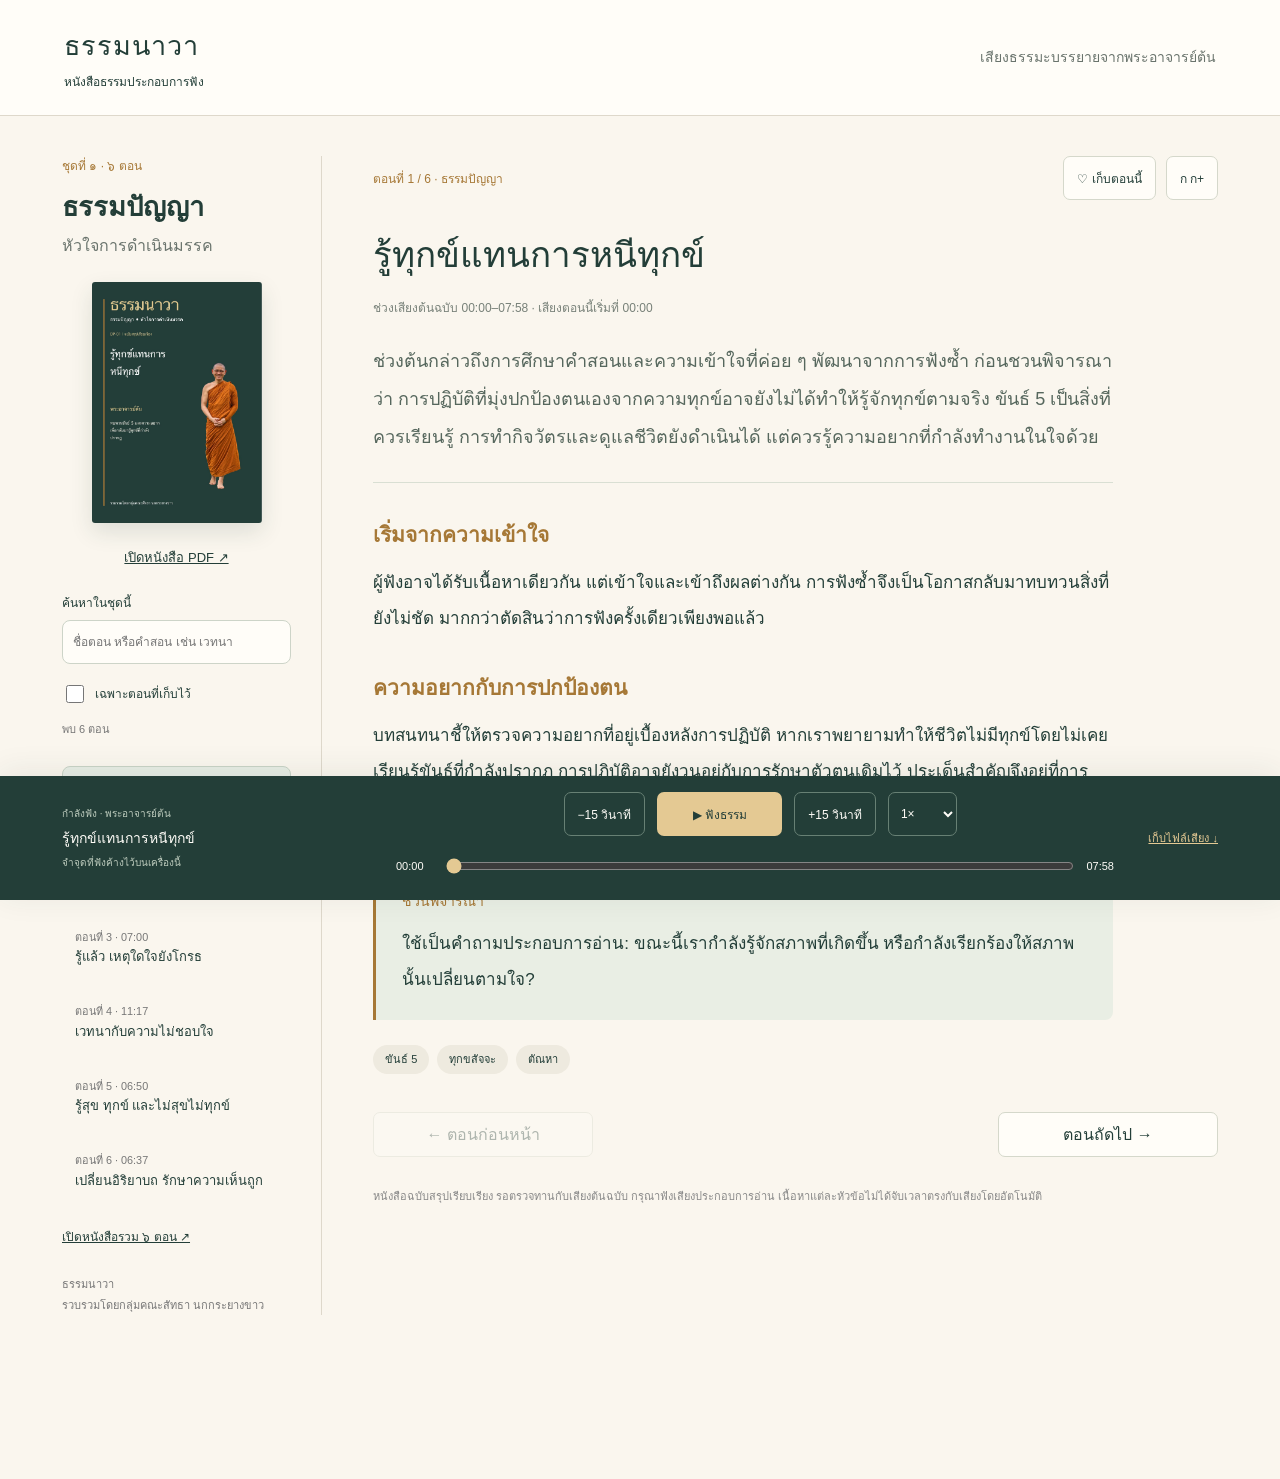
==== docs/แอปตัวอย่าง/index.html @ aedcb5cc "Publish Dhammanava reading and listening library" ====
<!doctype html><html lang="th"><meta charset="utf-8"><meta name="viewport" content="width=device-width,initial-scale=1"><title>ธรรมนาวา • อ่านไป ฟังธรรมไป</title><link rel="stylesheet" href="styles.css"><body><header><a class="brand" href="#">ธรรมนาวา<span>หนังสือธรรมประกอบการฟัง</span></a><span class="teacher">เสียงธรรมะบรรยายจากพระอาจารย์ต้น</span></header><main><aside><div class="set"><small>ชุดที่ ๑ · ๖ ตอน</small><h1>ธรรมปัญญา</h1><p>หัวใจการดำเนินมรรค</p><img id="cover" alt="หน้าปกหนังสือ"><a id="pdf" target="_blank" rel="noopener">เปิดหนังสือ PDF ↗</a></div><div class="library-search"><label for="search">ค้นหาในชุดนี้</label><input id="search" type="search" placeholder="ชื่อตอน หรือคำสอน เช่น เวทนา"><label class="favorites"><input id="favorites" type="checkbox"> เฉพาะตอนที่เก็บไว้</label><p id="searchStatus" role="status"></p></div><nav id="episodes" aria-label="เลือกตอน"></nav><a class="collection-pdf" href="../04_หนังสือ/เล่ม01_ธรรมปัญญา_รวม6ตอน.pdf" target="_blank" rel="noopener">เปิดหนังสือรวม ๖ ตอน ↗</a><footer>ธรรมนาวา<br>รวบรวมโดยกลุ่มคณะสัทธา นกกระยางขาว</footer></aside><div class="reading"><div class="tools"><span id="episodeNo"></span><button id="bookmark">♡ เก็บตอนนี้</button><button id="font" aria-label="เพิ่มขนาดตัวอักษร">ก ก+</button></div><article id="content"></article><div class="nextprev"><button id="prev">← ตอนก่อนหน้า</button><button id="next">ตอนถัดไป →</button></div><p class="notice">หนังสือฉบับสรุปเรียบเรียง รอตรวจทานกับเสียงต้นฉบับ กรุณาฟังเสียงประกอบการอ่าน เนื้อหาแต่ละหัวข้อไม่ได้จับเวลาตรงกับเสียงโดยอัตโนมัติ</p></div></main><section class="player" aria-label="เครื่องเล่นเสียงธรรม"><div class="now"><small>กำลังฟัง · พระอาจารย์ต้น</small><strong id="playingTitle"></strong><span id="saved" role="status" aria-live="polite">จำจุดที่ฟังค้างไว้บนเครื่องนี้</span></div><div class="controls"><div class="buttons"><button id="back" aria-label="ย้อนกลับ 15 วินาที">−15 วินาที</button><button id="play" class="play">▶ ฟังธรรม</button><button id="forward" aria-label="ข้ามไป 15 วินาที">+15 วินาที</button><select id="speed" aria-label="ความเร็วเสียง"><option value="0.75">0.75×</option><option value="1" selected>1×</option><option value="1.25">1.25×</option><option value="1.5">1.5×</option></select></div><div class="timeline"><span id="elapsed">00:00</span><input id="seek" type="range" min="0" max="100" value="0" step="0.1" aria-label="ตำแหน่งเสียง"><span id="duration">00:00</span></div></div><audio id="audio" preload="metadata"></audio><a id="downloadAudio" class="download-audio" download>เก็บไฟล์เสียง ↓</a></section><script src="episodes.js"></script><script src="app.js"></script><script data-goatcounter="https://dhammanava-library.goatcounter.com/count" async src="https://gc.zgo.at/count.js"></script></body></html>
---- docs/แอปตัวอย่าง/styles.css ----
:root{--green:#233e38;--gold:#a67836;--paper:#faf6ee}*{box-sizing:border-box}body{margin:0;background:var(--paper);color:var(--green);font-family:Thonburi,"Noto Sans Thai",sans-serif}header{padding:24px 5%;display:flex;align-items:center;justify-content:space-between;border-bottom:1px solid #ded8cb;background:#fffdf8}.brand{font-size:27px;color:var(--green);text-decoration:none;letter-spacing:1px}.brand span{display:block;font-size:12px;letter-spacing:0;margin-top:5px}.teacher{font-size:14px;color:#6a746d}main{max-width:1220px;margin:auto;display:grid;grid-template-columns:300px 1fr;gap:64px;padding:40px 32px 185px}aside{border-right:1px solid #ded8cb;padding-right:30px}.set small,#episodeNo{color:var(--gold);font-size:12px}.set h1{margin:10px 0 0;font-size:27px}.set p{margin-top:5px;color:#6a746d}.set img{display:block;width:170px;border-radius:3px;box-shadow:0 9px 22px #233e3820;margin:24px auto}.set a{display:block;text-align:center;color:var(--green);font-size:13px}nav{margin-top:28px;display:grid;gap:8px}button,select{font:inherit;cursor:pointer}nav button{text-align:left;border:1px solid transparent;padding:12px;border-radius:8px;background:transparent;color:var(--green);line-height:1.7;font-size:13px}nav button small{display:block;color:#777}nav button.active{background:#e7ede5;border-color:#c8d3c6}nav button:hover{background:#eef0e9}footer{font-size:11px;line-height:1.9;margin-top:28px;color:#777}.tools{display:flex;align-items:center;gap:10px}.tools span{margin-right:auto}button{border:1px solid #d5d8cb;background:#fffdf8;color:var(--green);border-radius:7px;padding:9px 13px}.tools button{font-size:12px}article{font-size:17px;line-height:2.1;max-width:740px}article h1{font-size:35px;line-height:1.55;margin:28px 0 14px;font-weight:500}article .range{font-size:12px;color:#778078}article .intro{font-size:18px;color:#56675d;border-bottom:1px solid #d9dfd3;padding-bottom:25px;margin-bottom:30px}article h2{font-size:21px;margin:30px 0 8px;color:var(--gold)}article p{margin:8px 0 22px}.reflection{padding:22px 26px;background:#e9eee4;border-left:3px solid var(--gold);border-radius:0 8px 8px 0;margin-top:35px}.reflection small{color:var(--gold)}.reflection p{margin-bottom:0}.tags{display:flex;flex-wrap:wrap;gap:8px;margin-top:25px}.tags span{font-size:11px;background:#eeeadf;padding:3px 12px;border-radius:20px}.nextprev{display:flex;justify-content:space-between;margin-top:38px}.notice{font-size:11px;line-height:1.8;color:#888;margin-top:30px}.player{position:fixed;bottom:0;left:0;right:0;display:flex;gap:35px;align-items:center;padding:20px max(5%,calc((100vw - 1160px)/2));background:var(--green);color:#fffdf8;box-shadow:0 -4px 30px #233e3815}.now{min-width:260px}.now small,.now span{display:block;font-size:10px;color:#bdcbbd}.now strong{display:block;font-size:14px;font-weight:400;margin:6px 0}.controls{flex:1}.buttons{display:flex;align-items:center;justify-content:center;gap:12px}.player button,.player select{background:transparent;color:#fffdf8;border-color:#678074;font-size:12px}.player .play{background:#e4c993;color:#233e38;border:0;min-width:125px}.player select option{color:#233e38}.timeline{display:flex;align-items:center;gap:12px;margin-top:12px;font-size:11px}.timeline input{flex:1;min-width:60px;accent-color:#e4c993}button:disabled{opacity:.35;cursor:default}button:focus-visible,a:focus-visible,input:focus-visible{outline:3px solid #bf974b;outline-offset:3px}@media(max-width:760px){header{padding:18px 20px}.teacher{display:none}main{display:block;padding:24px 20px 240px}aside{border:0;padding:0}.set{display:grid;grid-template-columns:1fr 90px;column-gap:15px}.set img{grid-column:2;grid-row:1/5;width:85px;margin:0}.set h1{font-size:25px}.set a{text-align:left;margin:8px 0}.set p{font-size:13px}nav{display:flex;overflow:auto;margin:20px -5px 24px;padding-bottom:8px}nav button{min-width:170px;font-size:12px}aside footer{display:none}.reading{border-top:1px solid #ded8cb;padding-top:20px}article h1{font-size:29px}article{font-size:16px}article .intro{font-size:16px}.player{display:block;padding:16px 20px}.now{min-width:0;margin-bottom:12px}.now span{display:none}.buttons{gap:8px}.player button{padding:10px 8px}.player .play{min-width:100px}.timeline{margin-top:10px}}
/* Responsive reading and touch controls */
:root{--player-height:150px}html{scroll-padding-bottom:calc(var(--player-height) + 24px)}main{grid-template-columns:260px minmax(0,1fr);gap:clamp(28px,4vw,64px);padding-bottom:calc(var(--player-height) + 40px)}.reading,.controls,.now{min-width:0}article{overflow-wrap:anywhere}article h1{font-size:clamp(27px,3vw,35px)}article .intro{font-size:1.06em}button,select{min-height:44px}input[type=range]{min-height:36px;margin:0}.tools{flex-wrap:wrap}.tools span{flex:1 1 180px}.player{padding:16px max(24px,calc((100vw - 1156px)/2));padding-bottom:calc(16px + env(safe-area-inset-bottom,0px));gap:24px}.now{flex:0 1 310px}.now strong{line-height:1.6;overflow-wrap:anywhere}.buttons{flex-wrap:wrap}.player select{border:1px solid #678074;border-radius:7px;padding:8px}.timeline span{flex:0 0 38px;font-variant-numeric:tabular-nums}.timeline input{width:100%;min-width:0}.nextprev{gap:12px}.nextprev button{flex:1;max-width:220px}header{gap:24px}.teacher{max-width:330px;line-height:1.8}
@media(min-width:761px) and (max-width:1050px){main{grid-template-columns:210px minmax(0,1fr);padding:30px 24px calc(var(--player-height) + 35px);gap:28px}aside{padding-right:20px}.set img{width:145px}.teacher{font-size:12px}.player{gap:18px}.now{flex-basis:220px}.buttons{gap:8px}.player .play{min-width:110px}.reflection{padding:20px}}
@media(max-width:760px){header{padding:18px 20px;gap:12px;flex-wrap:wrap}.teacher{display:block;font-size:11px;max-width:none}main{display:block;padding:24px 20px calc(var(--player-height) + 32px)}.set{grid-template-columns:minmax(0,1fr) 90px}.set img{max-width:100%;height:auto}nav{margin:20px 0 24px;scroll-snap-type:x proximity;overscroll-behavior-x:contain}nav button{flex:0 0 180px;min-width:0;scroll-snap-align:start}.tools{gap:8px}.tools span{flex-basis:100%;margin-bottom:4px}aside footer{display:block;margin:12px 0 22px}.player{padding:12px 20px calc(12px + env(safe-area-inset-bottom,0px))}.now{margin:0 0 8px}.now strong{margin:3px 0;font-size:13px}.now small{font-size:10px}.buttons{display:grid;grid-template-columns:1fr 1.3fr 1fr auto;gap:7px}.player button{padding:8px 4px;font-size:11px;white-space:nowrap}.player .play{min-width:0}.player select{padding:6px 3px;font-size:11px}.timeline{margin-top:4px;gap:8px}.reflection{padding:18px 20px}.nextprev button{font-size:12px;padding:10px 8px}}
@media(max-width:360px){header{padding:16px}.brand{font-size:25px}main{padding-left:16px;padding-right:16px}.player{padding-left:12px;padding-right:12px}.buttons{gap:5px}.set{grid-template-columns:minmax(0,1fr) 76px}.set img{width:76px}article h1{font-size:26px}}
@media(max-height:500px) and (max-width:950px){.player{display:flex;gap:14px;padding-top:8px;padding-bottom:calc(8px + env(safe-area-inset-bottom,0px))}.now{flex:0 1 180px;margin:0}.now small,.now span{display:none}.controls{flex:1}.buttons{gap:6px}.timeline{margin-top:2px}}

.library-search{margin-top:25px;font-size:12px}.library-search label{display:block;margin-bottom:8px}.library-search input[type=search]{width:100%;min-height:44px;border:1px solid #cdd4c8;border-radius:8px;background:#fffdf8;padding:10px;color:var(--green);font:inherit}.library-search .favorites{display:flex;align-items:center;gap:8px;margin-top:12px;min-height:36px}.favorites input{width:18px;height:18px;accent-color:var(--green)}#searchStatus{color:#777;font-size:11px;margin:8px 0}.collection-pdf{display:block;font-size:12px;color:var(--green);margin-top:22px}.download-audio{color:#e4c993;white-space:nowrap;font-size:11px;min-height:44px;display:flex;align-items:center}.player{flex-wrap:wrap}.controls{flex:1 1 330px}@media(max-width:760px){.download-audio{display:block;text-align:right;min-height:24px;padding-top:5px}.controls{min-width:0}nav{margin-top:12px}.collection-pdf{margin-top:0}.library-search{margin-top:20px}}
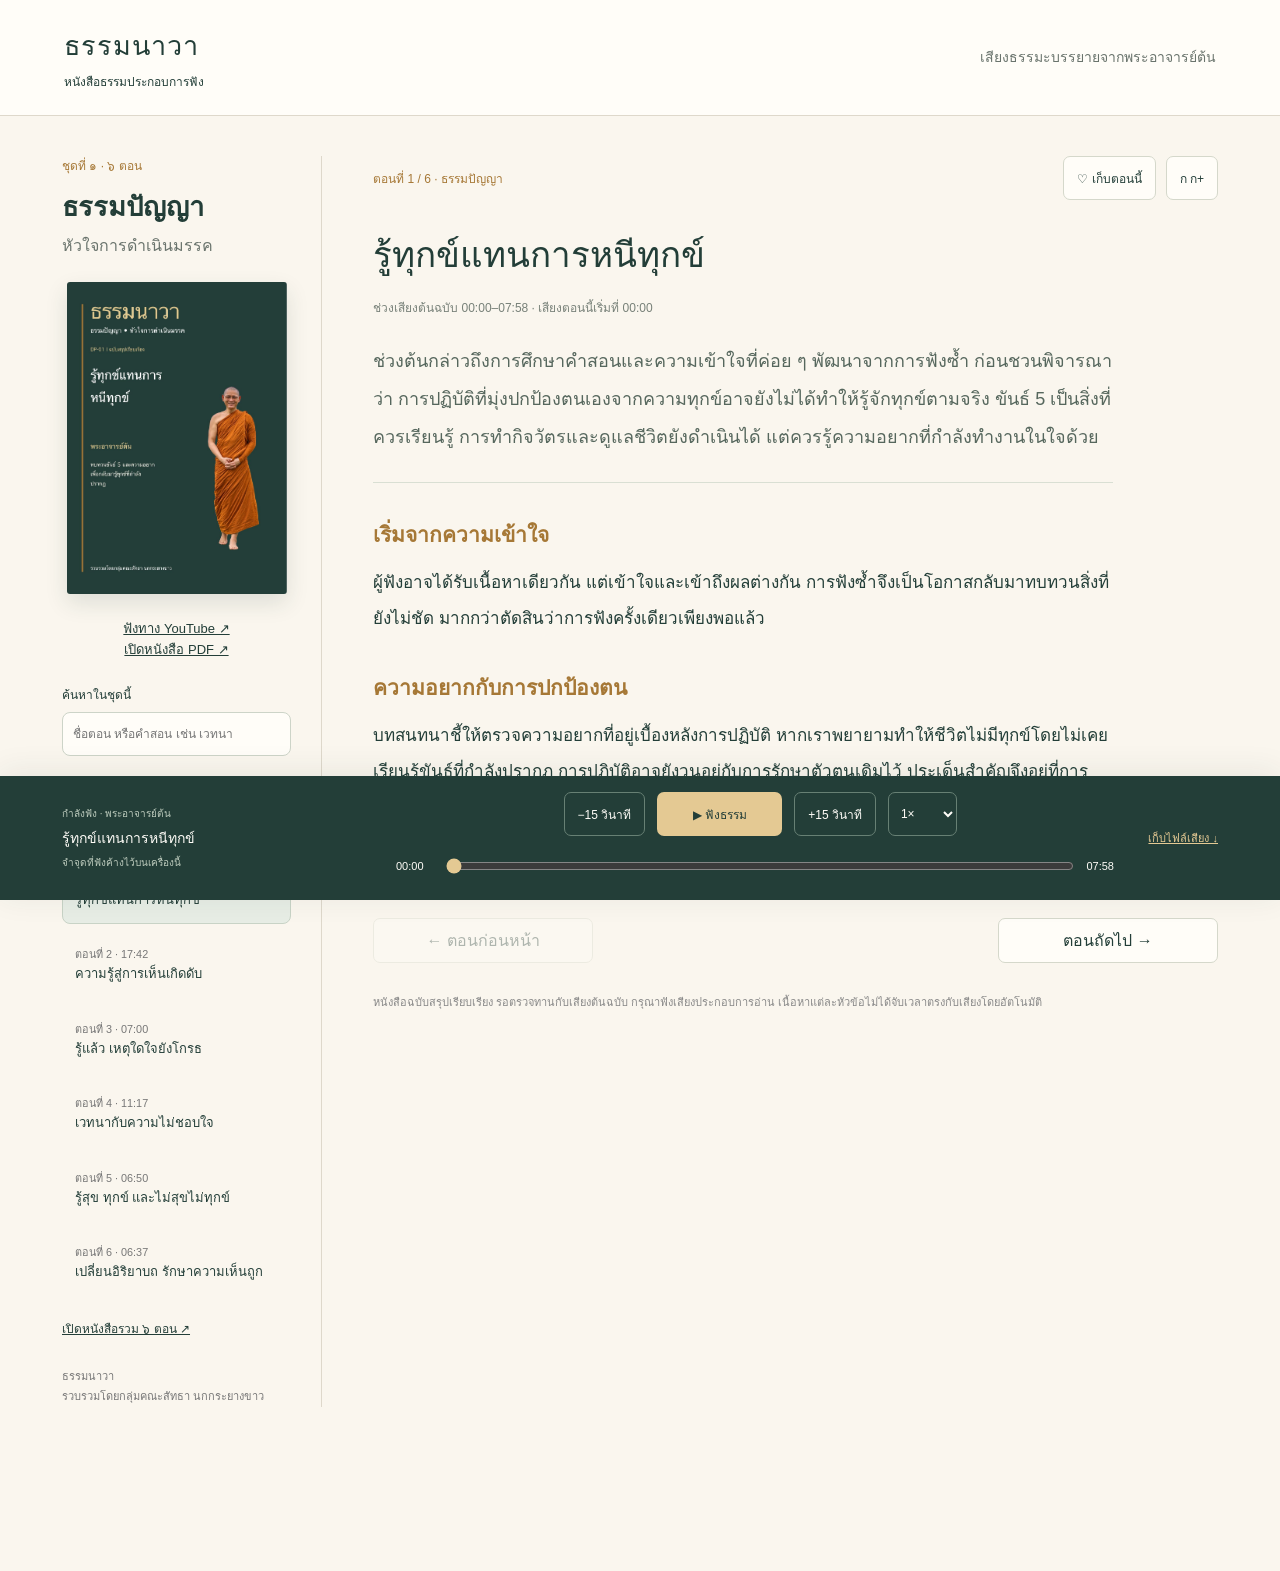
==== commit 6307f1b5: "Link five published YouTube episodes" ====
--- a/docs/แอปตัวอย่าง/index.html
+++ b/docs/แอปตัวอย่าง/index.html
@@ -1 +1 @@
-<!doctype html><html lang="th"><meta charset="utf-8"><meta name="viewport" content="width=device-width,initial-scale=1"><title>ธรรมนาวา • อ่านไป ฟังธรรมไป</title><link rel="stylesheet" href="styles.css"><body><header><a class="brand" href="#">ธรรมนาวา<span>หนังสือธรรมประกอบการฟัง</span></a><span class="teacher">เสียงธรรมะบรรยายจากพระอาจารย์ต้น</span></header><main><aside><div class="set"><small>ชุดที่ ๑ · ๖ ตอน</small><h1>ธรรมปัญญา</h1><p>หัวใจการดำเนินมรรค</p><img id="cover" alt="หน้าปกหนังสือ"><a id="pdf" target="_blank" rel="noopener">เปิดหนังสือ PDF ↗</a></div><div class="library-search"><label for="search">ค้นหาในชุดนี้</label><input id="search" type="search" placeholder="ชื่อตอน หรือคำสอน เช่น เวทนา"><label class="favorites"><input id="favorites" type="checkbox"> เฉพาะตอนที่เก็บไว้</label><p id="searchStatus" role="status"></p></div><nav id="episodes" aria-label="เลือกตอน"></nav><a class="collection-pdf" href="../04_หนังสือ/เล่ม01_ธรรมปัญญา_รวม6ตอน.pdf" target="_blank" rel="noopener">เปิดหนังสือรวม ๖ ตอน ↗</a><footer>ธรรมนาวา<br>รวบรวมโดยกลุ่มคณะสัทธา นกกระยางขาว</footer></aside><div class="reading"><div class="tools"><span id="episodeNo"></span><button id="bookmark">♡ เก็บตอนนี้</button><button id="font" aria-label="เพิ่มขนาดตัวอักษร">ก ก+</button></div><article id="content"></article><div class="nextprev"><button id="prev">← ตอนก่อนหน้า</button><button id="next">ตอนถัดไป →</button></div><p class="notice">หนังสือฉบับสรุปเรียบเรียง รอตรวจทานกับเสียงต้นฉบับ กรุณาฟังเสียงประกอบการอ่าน เนื้อหาแต่ละหัวข้อไม่ได้จับเวลาตรงกับเสียงโดยอัตโนมัติ</p></div></main><section class="player" aria-label="เครื่องเล่นเสียงธรรม"><div class="now"><small>กำลังฟัง · พระอาจารย์ต้น</small><strong id="playingTitle"></strong><span id="saved" role="status" aria-live="polite">จำจุดที่ฟังค้างไว้บนเครื่องนี้</span></div><div class="controls"><div class="buttons"><button id="back" aria-label="ย้อนกลับ 15 วินาที">−15 วินาที</button><button id="play" class="play">▶ ฟังธรรม</button><button id="forward" aria-label="ข้ามไป 15 วินาที">+15 วินาที</button><select id="speed" aria-label="ความเร็วเสียง"><option value="0.75">0.75×</option><option value="1" selected>1×</option><option value="1.25">1.25×</option><option value="1.5">1.5×</option></select></div><div class="timeline"><span id="elapsed">00:00</span><input id="seek" type="range" min="0" max="100" value="0" step="0.1" aria-label="ตำแหน่งเสียง"><span id="duration">00:00</span></div></div><audio id="audio" preload="metadata"></audio><a id="downloadAudio" class="download-audio" download>เก็บไฟล์เสียง ↓</a></section><script src="episodes.js"></script><script src="app.js"></script><script data-goatcounter="https://dhammanava-library.goatcounter.com/count" async src="https://gc.zgo.at/count.js"></script></body></html>
+<!doctype html><html lang="th"><meta charset="utf-8"><meta name="viewport" content="width=device-width,initial-scale=1"><title>ธรรมนาวา • อ่านไป ฟังธรรมไป</title><link rel="stylesheet" href="styles.css"><body><header><a class="brand" href="#">ธรรมนาวา<span>หนังสือธรรมประกอบการฟัง</span></a><span class="teacher">เสียงธรรมะบรรยายจากพระอาจารย์ต้น</span></header><main><aside><div class="set"><small>ชุดที่ ๑ · ๖ ตอน</small><h1>ธรรมปัญญา</h1><p>หัวใจการดำเนินมรรค</p><img id="cover" alt="หน้าปกหนังสือ"><a id="youtube" target="_blank" rel="noopener" hidden>ฟังทาง YouTube ↗</a><a id="pdf" target="_blank" rel="noopener">เปิดหนังสือ PDF ↗</a></div><div class="library-search"><label for="search">ค้นหาในชุดนี้</label><input id="search" type="search" placeholder="ชื่อตอน หรือคำสอน เช่น เวทนา"><label class="favorites"><input id="favorites" type="checkbox"> เฉพาะตอนที่เก็บไว้</label><p id="searchStatus" role="status"></p></div><nav id="episodes" aria-label="เลือกตอน"></nav><a class="collection-pdf" href="../04_หนังสือ/เล่ม01_ธรรมปัญญา_รวม6ตอน.pdf" target="_blank" rel="noopener">เปิดหนังสือรวม ๖ ตอน ↗</a><footer>ธรรมนาวา<br>รวบรวมโดยกลุ่มคณะสัทธา นกกระยางขาว</footer></aside><div class="reading"><div class="tools"><span id="episodeNo"></span><button id="bookmark">♡ เก็บตอนนี้</button><button id="font" aria-label="เพิ่มขนาดตัวอักษร">ก ก+</button></div><article id="content"></article><div class="nextprev"><button id="prev">← ตอนก่อนหน้า</button><button id="next">ตอนถัดไป →</button></div><p class="notice">หนังสือฉบับสรุปเรียบเรียง รอตรวจทานกับเสียงต้นฉบับ กรุณาฟังเสียงประกอบการอ่าน เนื้อหาแต่ละหัวข้อไม่ได้จับเวลาตรงกับเสียงโดยอัตโนมัติ</p></div></main><section class="player" aria-label="เครื่องเล่นเสียงธรรม"><div class="now"><small>กำลังฟัง · พระอาจารย์ต้น</small><strong id="playingTitle"></strong><span id="saved" role="status" aria-live="polite">จำจุดที่ฟังค้างไว้บนเครื่องนี้</span></div><div class="controls"><div class="buttons"><button id="back" aria-label="ย้อนกลับ 15 วินาที">−15 วินาที</button><button id="play" class="play">▶ ฟังธรรม</button><button id="forward" aria-label="ข้ามไป 15 วินาที">+15 วินาที</button><select id="speed" aria-label="ความเร็วเสียง"><option value="0.75">0.75×</option><option value="1" selected>1×</option><option value="1.25">1.25×</option><option value="1.5">1.5×</option></select></div><div class="timeline"><span id="elapsed">00:00</span><input id="seek" type="range" min="0" max="100" value="0" step="0.1" aria-label="ตำแหน่งเสียง"><span id="duration">00:00</span></div></div><audio id="audio" preload="metadata"></audio><a id="downloadAudio" class="download-audio" download>เก็บไฟล์เสียง ↓</a></section><script src="episodes.js"></script><script src="app.js"></script><script data-goatcounter="https://dhammanava-library.goatcounter.com/count" async src="https://gc.zgo.at/count.js"></script></body></html>
--- a/docs/แอปตัวอย่าง/styles.css
+++ b/docs/แอปตัวอย่าง/styles.css
@@ -7,3 +7,8 @@
 @media(max-height:500px) and (max-width:950px){.player{display:flex;gap:14px;padding-top:8px;padding-bottom:calc(8px + env(safe-area-inset-bottom,0px))}.now{flex:0 1 180px;margin:0}.now small,.now span{display:none}.controls{flex:1}.buttons{gap:6px}.timeline{margin-top:2px}}
 
 .library-search{margin-top:25px;font-size:12px}.library-search label{display:block;margin-bottom:8px}.library-search input[type=search]{width:100%;min-height:44px;border:1px solid #cdd4c8;border-radius:8px;background:#fffdf8;padding:10px;color:var(--green);font:inherit}.library-search .favorites{display:flex;align-items:center;gap:8px;margin-top:12px;min-height:36px}.favorites input{width:18px;height:18px;accent-color:var(--green)}#searchStatus{color:#777;font-size:11px;margin:8px 0}.collection-pdf{display:block;font-size:12px;color:var(--green);margin-top:22px}.download-audio{color:#e4c993;white-space:nowrap;font-size:11px;min-height:44px;display:flex;align-items:center}.player{flex-wrap:wrap}.controls{flex:1 1 330px}@media(max-width:760px){.download-audio{display:block;text-align:right;min-height:24px;padding-top:5px}.controls{min-width:0}nav{margin-top:12px}.collection-pdf{margin-top:0}.library-search{margin-top:20px}}
+/* Larger book covers across desktop, tablet and phone. */
+.set img{width:220px;max-width:100%;height:auto;margin:24px auto}
+@media(min-width:761px) and (max-width:1050px){main{grid-template-columns:250px minmax(0,1fr);gap:24px}.set img{width:215px}}
+@media(max-width:760px){.set{display:flex;flex-direction:column;align-items:flex-start}.set img{width:210px;max-width:70%;margin:18px auto 20px;align-self:center}.set a{margin:0;align-self:center;text-align:center}.set h1{margin-top:6px}.set p{margin-bottom:0}}
+@media(max-width:360px){.set img{width:190px;max-width:76%}}
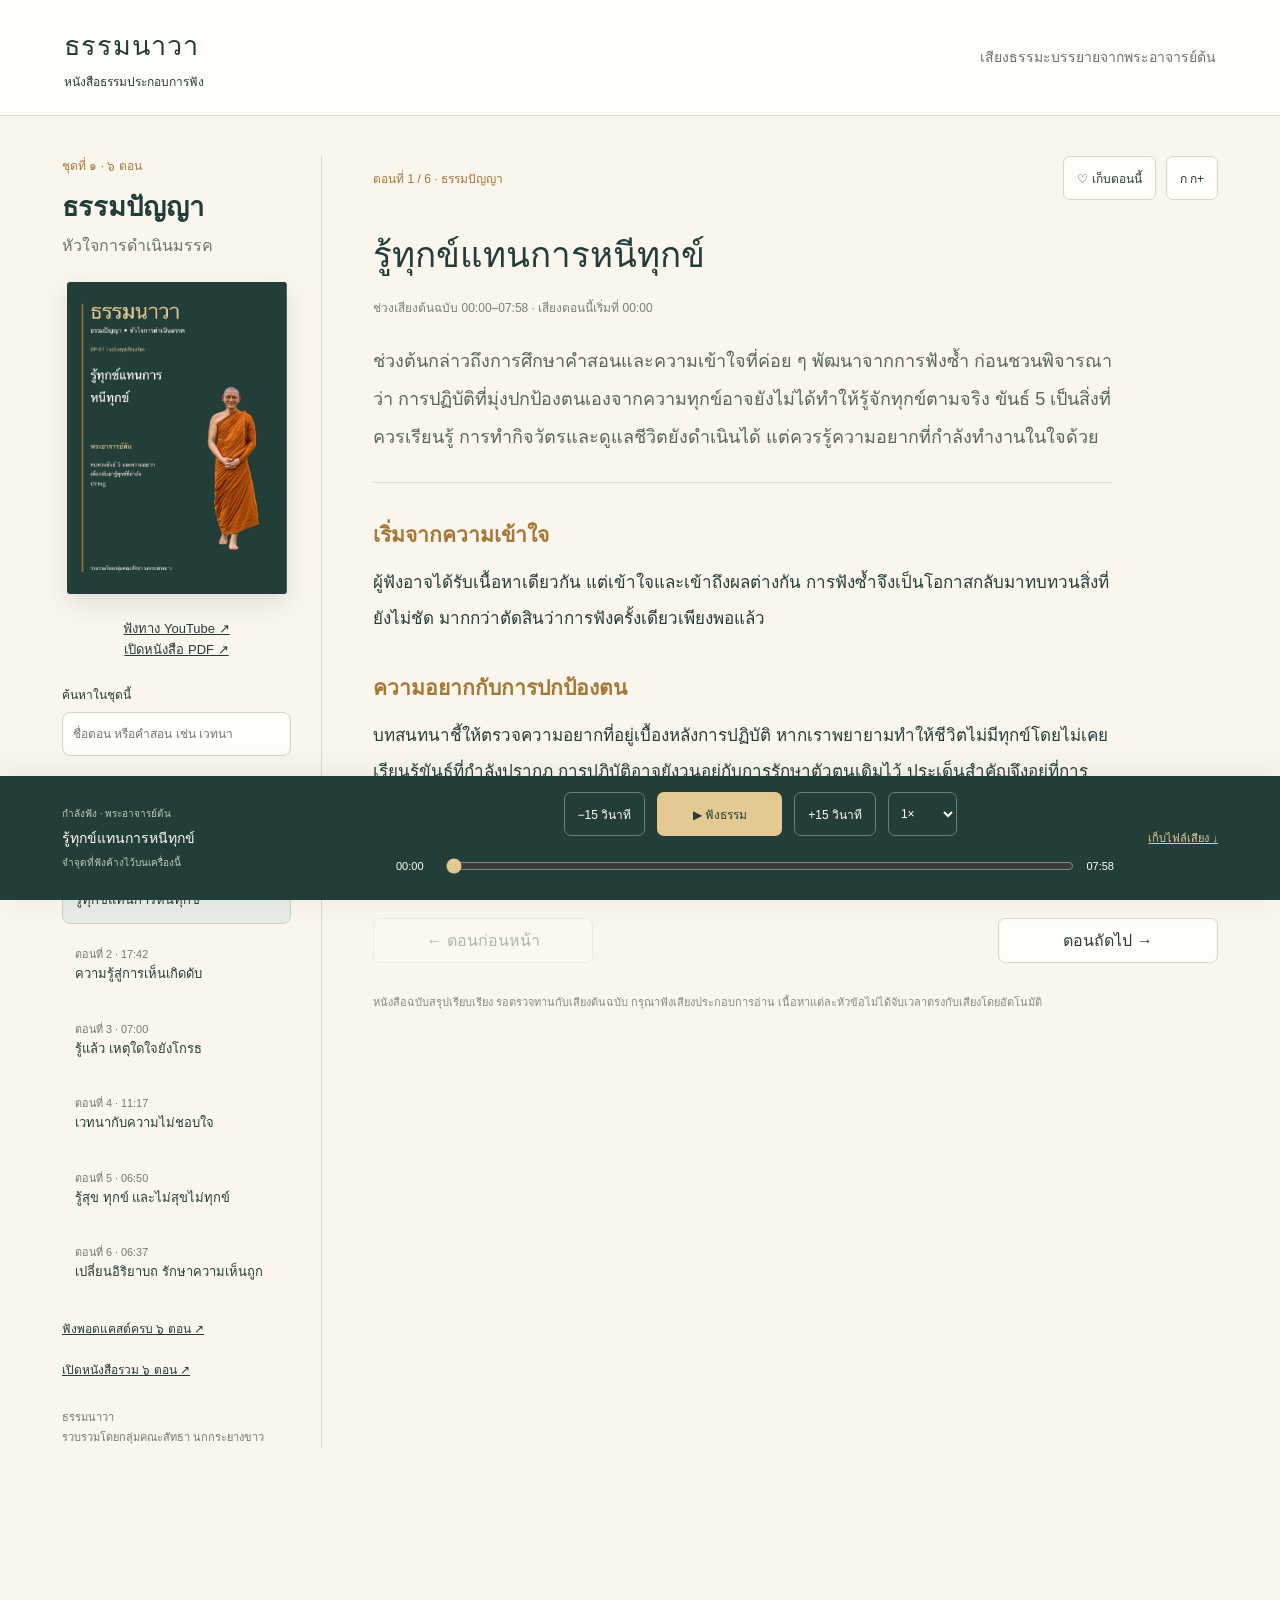
==== commit 4d5ea923: "Link all six published episodes and podcast" ====
--- a/docs/แอปตัวอย่าง/index.html
+++ b/docs/แอปตัวอย่าง/index.html
@@ -1 +1 @@
-<!doctype html><html lang="th"><meta charset="utf-8"><meta name="viewport" content="width=device-width,initial-scale=1"><title>ธรรมนาวา • อ่านไป ฟังธรรมไป</title><link rel="stylesheet" href="styles.css"><body><header><a class="brand" href="#">ธรรมนาวา<span>หนังสือธรรมประกอบการฟัง</span></a><span class="teacher">เสียงธรรมะบรรยายจากพระอาจารย์ต้น</span></header><main><aside><div class="set"><small>ชุดที่ ๑ · ๖ ตอน</small><h1>ธรรมปัญญา</h1><p>หัวใจการดำเนินมรรค</p><img id="cover" alt="หน้าปกหนังสือ"><a id="youtube" target="_blank" rel="noopener" hidden>ฟังทาง YouTube ↗</a><a id="pdf" target="_blank" rel="noopener">เปิดหนังสือ PDF ↗</a></div><div class="library-search"><label for="search">ค้นหาในชุดนี้</label><input id="search" type="search" placeholder="ชื่อตอน หรือคำสอน เช่น เวทนา"><label class="favorites"><input id="favorites" type="checkbox"> เฉพาะตอนที่เก็บไว้</label><p id="searchStatus" role="status"></p></div><nav id="episodes" aria-label="เลือกตอน"></nav><a class="collection-pdf" href="../04_หนังสือ/เล่ม01_ธรรมปัญญา_รวม6ตอน.pdf" target="_blank" rel="noopener">เปิดหนังสือรวม ๖ ตอน ↗</a><footer>ธรรมนาวา<br>รวบรวมโดยกลุ่มคณะสัทธา นกกระยางขาว</footer></aside><div class="reading"><div class="tools"><span id="episodeNo"></span><button id="bookmark">♡ เก็บตอนนี้</button><button id="font" aria-label="เพิ่มขนาดตัวอักษร">ก ก+</button></div><article id="content"></article><div class="nextprev"><button id="prev">← ตอนก่อนหน้า</button><button id="next">ตอนถัดไป →</button></div><p class="notice">หนังสือฉบับสรุปเรียบเรียง รอตรวจทานกับเสียงต้นฉบับ กรุณาฟังเสียงประกอบการอ่าน เนื้อหาแต่ละหัวข้อไม่ได้จับเวลาตรงกับเสียงโดยอัตโนมัติ</p></div></main><section class="player" aria-label="เครื่องเล่นเสียงธรรม"><div class="now"><small>กำลังฟัง · พระอาจารย์ต้น</small><strong id="playingTitle"></strong><span id="saved" role="status" aria-live="polite">จำจุดที่ฟังค้างไว้บนเครื่องนี้</span></div><div class="controls"><div class="buttons"><button id="back" aria-label="ย้อนกลับ 15 วินาที">−15 วินาที</button><button id="play" class="play">▶ ฟังธรรม</button><button id="forward" aria-label="ข้ามไป 15 วินาที">+15 วินาที</button><select id="speed" aria-label="ความเร็วเสียง"><option value="0.75">0.75×</option><option value="1" selected>1×</option><option value="1.25">1.25×</option><option value="1.5">1.5×</option></select></div><div class="timeline"><span id="elapsed">00:00</span><input id="seek" type="range" min="0" max="100" value="0" step="0.1" aria-label="ตำแหน่งเสียง"><span id="duration">00:00</span></div></div><audio id="audio" preload="metadata"></audio><a id="downloadAudio" class="download-audio" download>เก็บไฟล์เสียง ↓</a></section><script src="episodes.js"></script><script src="app.js"></script><script data-goatcounter="https://dhammanava-library.goatcounter.com/count" async src="https://gc.zgo.at/count.js"></script></body></html>
+<!doctype html><html lang="th"><meta charset="utf-8"><meta name="viewport" content="width=device-width,initial-scale=1"><title>ธรรมนาวา • อ่านไป ฟังธรรมไป</title><link rel="stylesheet" href="styles.css"><body><header><a class="brand" href="#">ธรรมนาวา<span>หนังสือธรรมประกอบการฟัง</span></a><span class="teacher">เสียงธรรมะบรรยายจากพระอาจารย์ต้น</span></header><main><aside><div class="set"><small>ชุดที่ ๑ · ๖ ตอน</small><h1>ธรรมปัญญา</h1><p>หัวใจการดำเนินมรรค</p><img id="cover" alt="หน้าปกหนังสือ"><a id="youtube" target="_blank" rel="noopener" hidden>ฟังทาง YouTube ↗</a><a id="pdf" target="_blank" rel="noopener">เปิดหนังสือ PDF ↗</a></div><div class="library-search"><label for="search">ค้นหาในชุดนี้</label><input id="search" type="search" placeholder="ชื่อตอน หรือคำสอน เช่น เวทนา"><label class="favorites"><input id="favorites" type="checkbox"> เฉพาะตอนที่เก็บไว้</label><p id="searchStatus" role="status"></p></div><nav id="episodes" aria-label="เลือกตอน"></nav><a class="collection-pdf" href="https://www.youtube.com/playlist?list=PLeeHpnO0jmGg" target="_blank" rel="noopener">ฟังพอดแคสต์ครบ ๖ ตอน ↗</a><a class="collection-pdf" href="../04_หนังสือ/เล่ม01_ธรรมปัญญา_รวม6ตอน.pdf" target="_blank" rel="noopener">เปิดหนังสือรวม ๖ ตอน ↗</a><footer>ธรรมนาวา<br>รวบรวมโดยกลุ่มคณะสัทธา นกกระยางขาว</footer></aside><div class="reading"><div class="tools"><span id="episodeNo"></span><button id="bookmark">♡ เก็บตอนนี้</button><button id="font" aria-label="เพิ่มขนาดตัวอักษร">ก ก+</button></div><article id="content"></article><div class="nextprev"><button id="prev">← ตอนก่อนหน้า</button><button id="next">ตอนถัดไป →</button></div><p class="notice">หนังสือฉบับสรุปเรียบเรียง รอตรวจทานกับเสียงต้นฉบับ กรุณาฟังเสียงประกอบการอ่าน เนื้อหาแต่ละหัวข้อไม่ได้จับเวลาตรงกับเสียงโดยอัตโนมัติ</p></div></main><section class="player" aria-label="เครื่องเล่นเสียงธรรม"><div class="now"><small>กำลังฟัง · พระอาจารย์ต้น</small><strong id="playingTitle"></strong><span id="saved" role="status" aria-live="polite">จำจุดที่ฟังค้างไว้บนเครื่องนี้</span></div><div class="controls"><div class="buttons"><button id="back" aria-label="ย้อนกลับ 15 วินาที">−15 วินาที</button><button id="play" class="play">▶ ฟังธรรม</button><button id="forward" aria-label="ข้ามไป 15 วินาที">+15 วินาที</button><select id="speed" aria-label="ความเร็วเสียง"><option value="0.75">0.75×</option><option value="1" selected>1×</option><option value="1.25">1.25×</option><option value="1.5">1.5×</option></select></div><div class="timeline"><span id="elapsed">00:00</span><input id="seek" type="range" min="0" max="100" value="0" step="0.1" aria-label="ตำแหน่งเสียง"><span id="duration">00:00</span></div></div><audio id="audio" preload="metadata"></audio><a id="downloadAudio" class="download-audio" download>เก็บไฟล์เสียง ↓</a></section><script src="episodes.js"></script><script src="app.js"></script><script data-goatcounter="https://dhammanava-library.goatcounter.com/count" async src="https://gc.zgo.at/count.js"></script></body></html>
--- a/docs/แอปตัวอย่าง/styles.css
+++ b/docs/แอปตัวอย่าง/styles.css
@@ -12,3 +12,5 @@
 @media(min-width:761px) and (max-width:1050px){main{grid-template-columns:250px minmax(0,1fr);gap:24px}.set img{width:215px}}
 @media(max-width:760px){.set{display:flex;flex-direction:column;align-items:flex-start}.set img{width:210px;max-width:70%;margin:18px auto 20px;align-self:center}.set a{margin:0;align-self:center;text-align:center}.set h1{margin-top:6px}.set p{margin-bottom:0}}
 @media(max-width:360px){.set img{width:190px;max-width:76%}}
+
+[hidden]{display:none!important}
